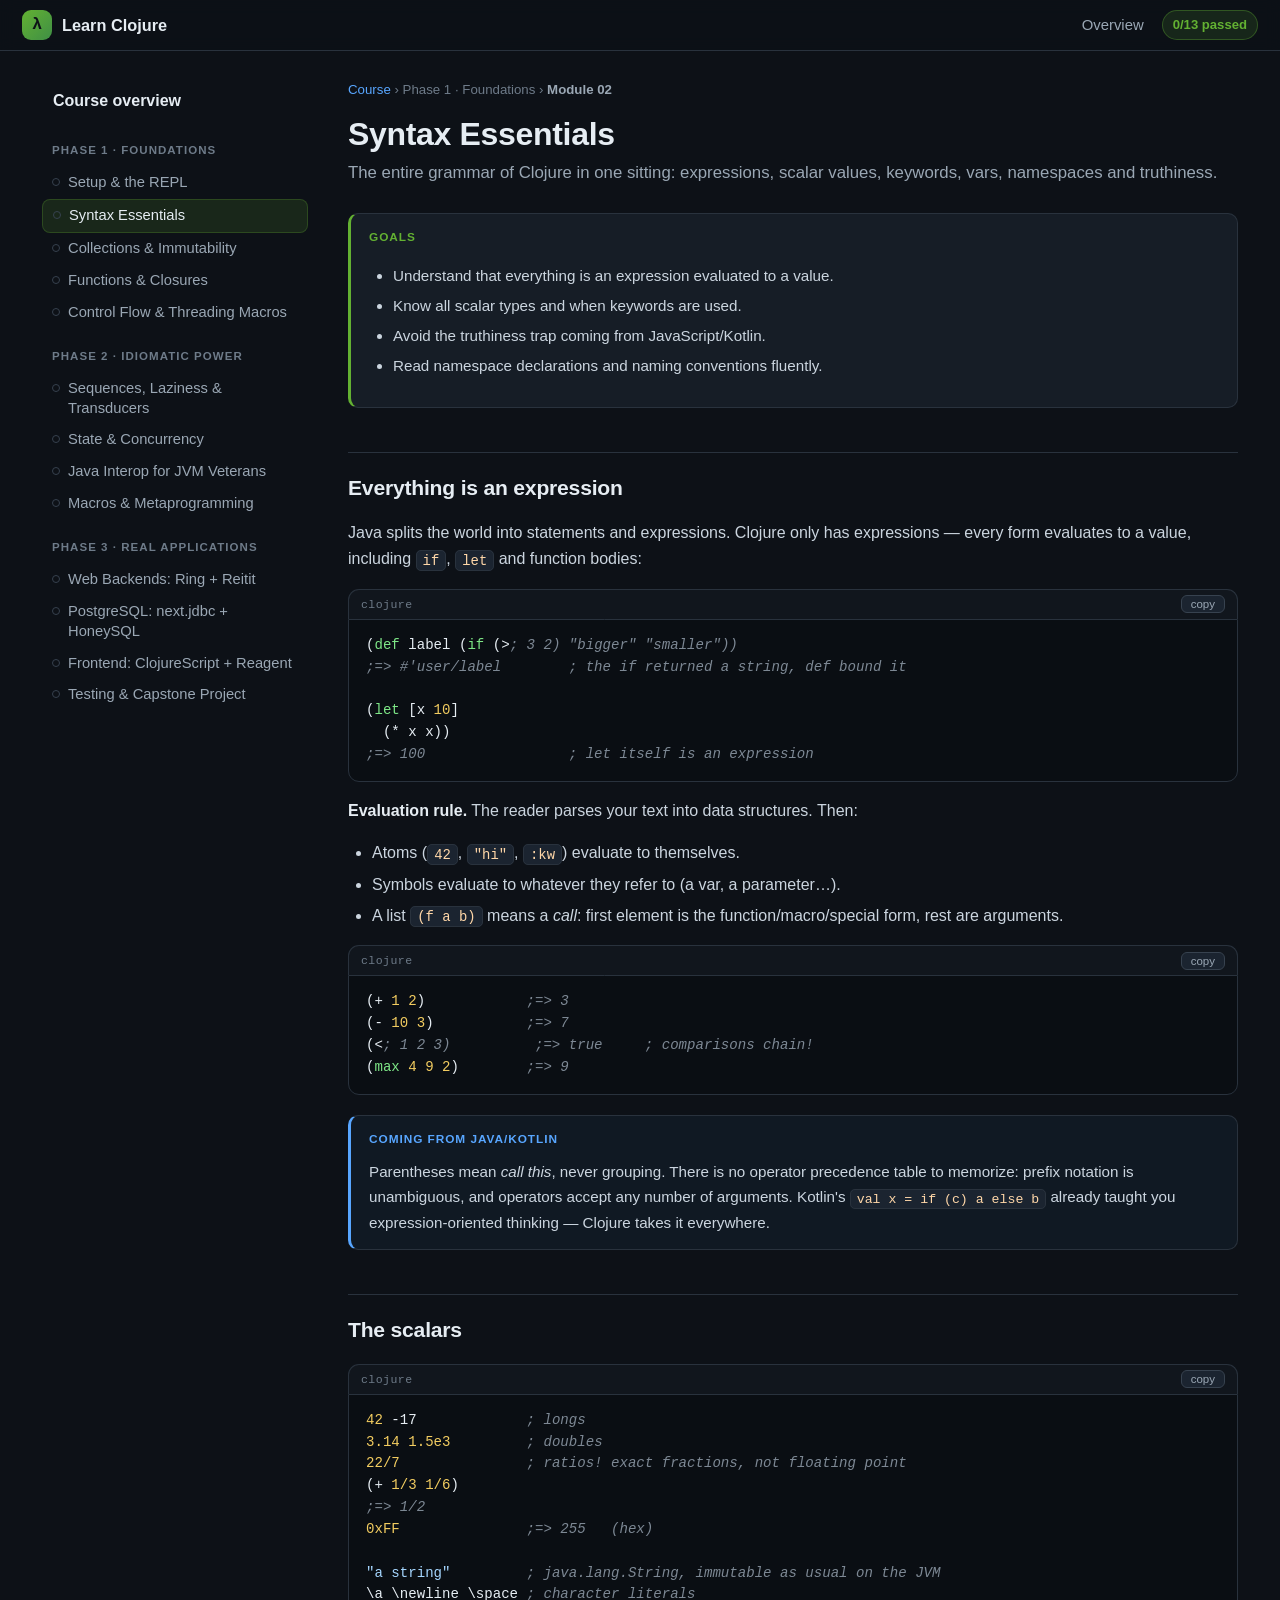
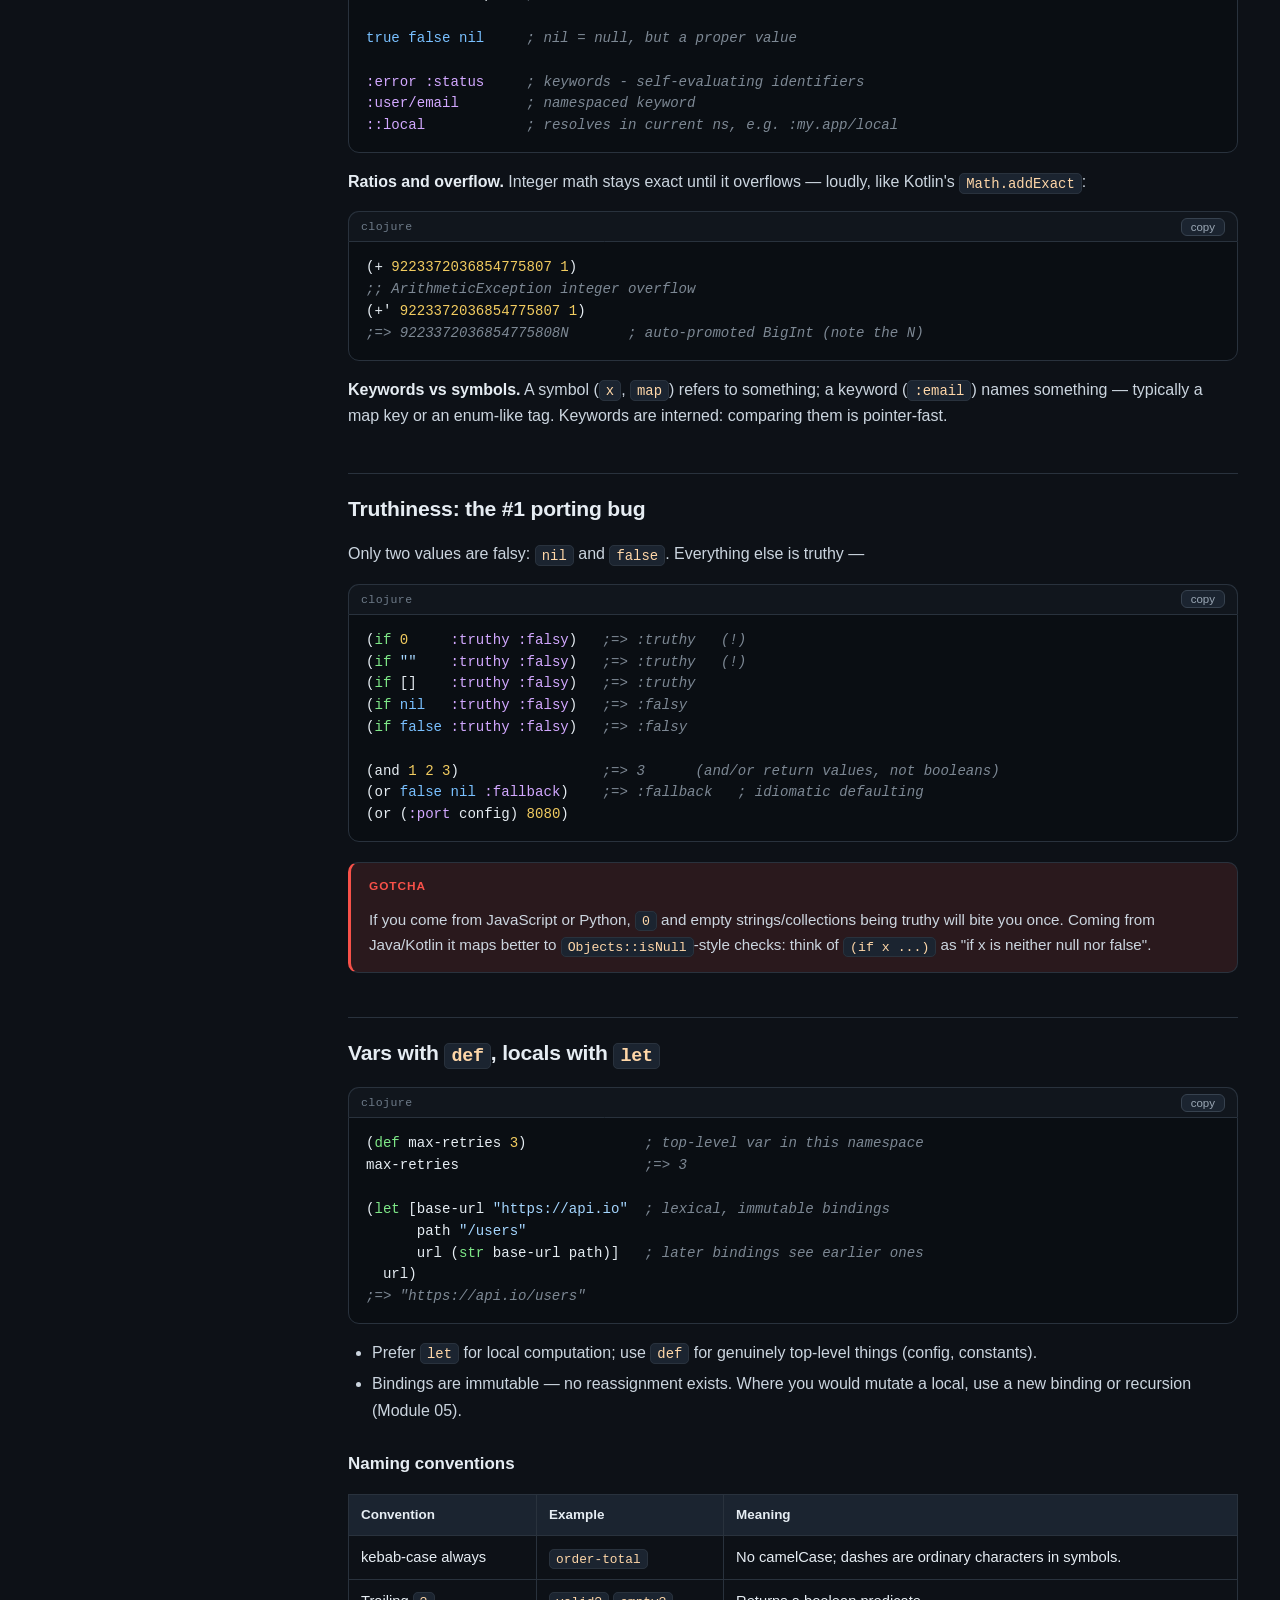
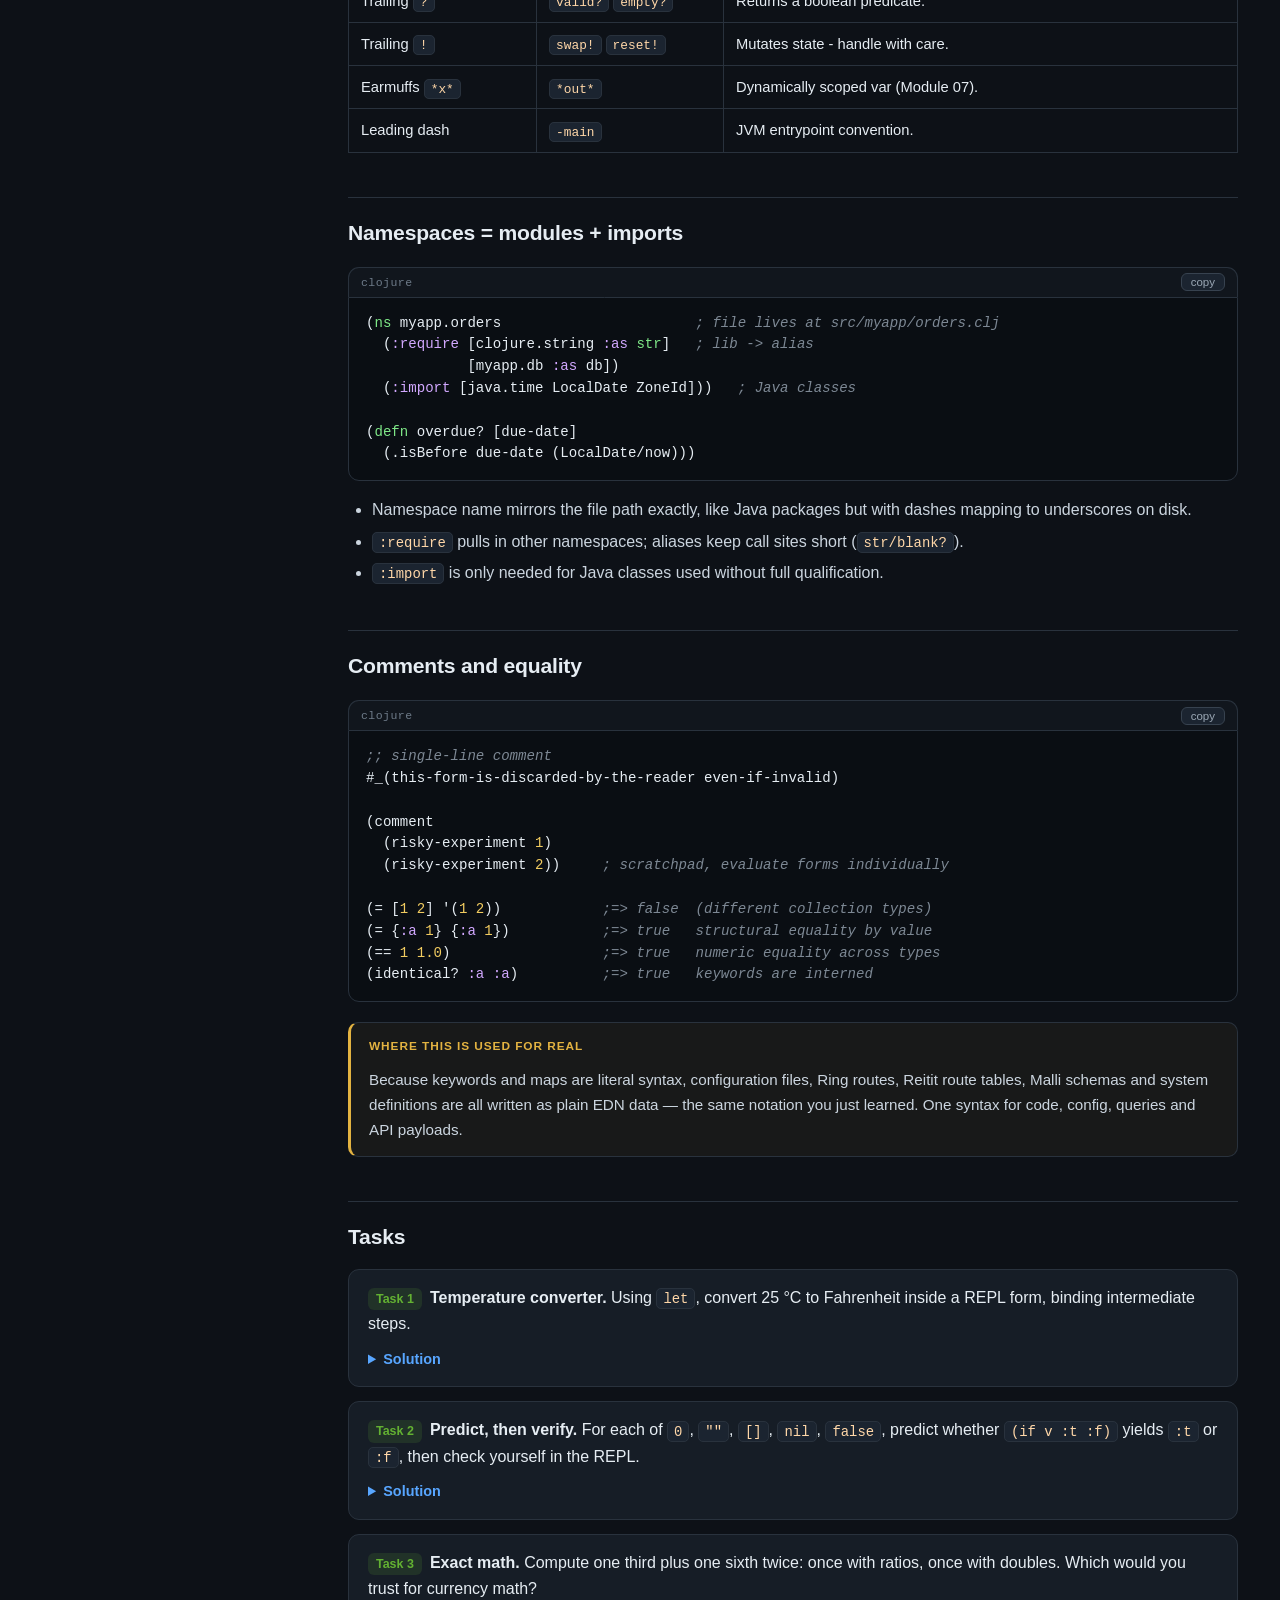
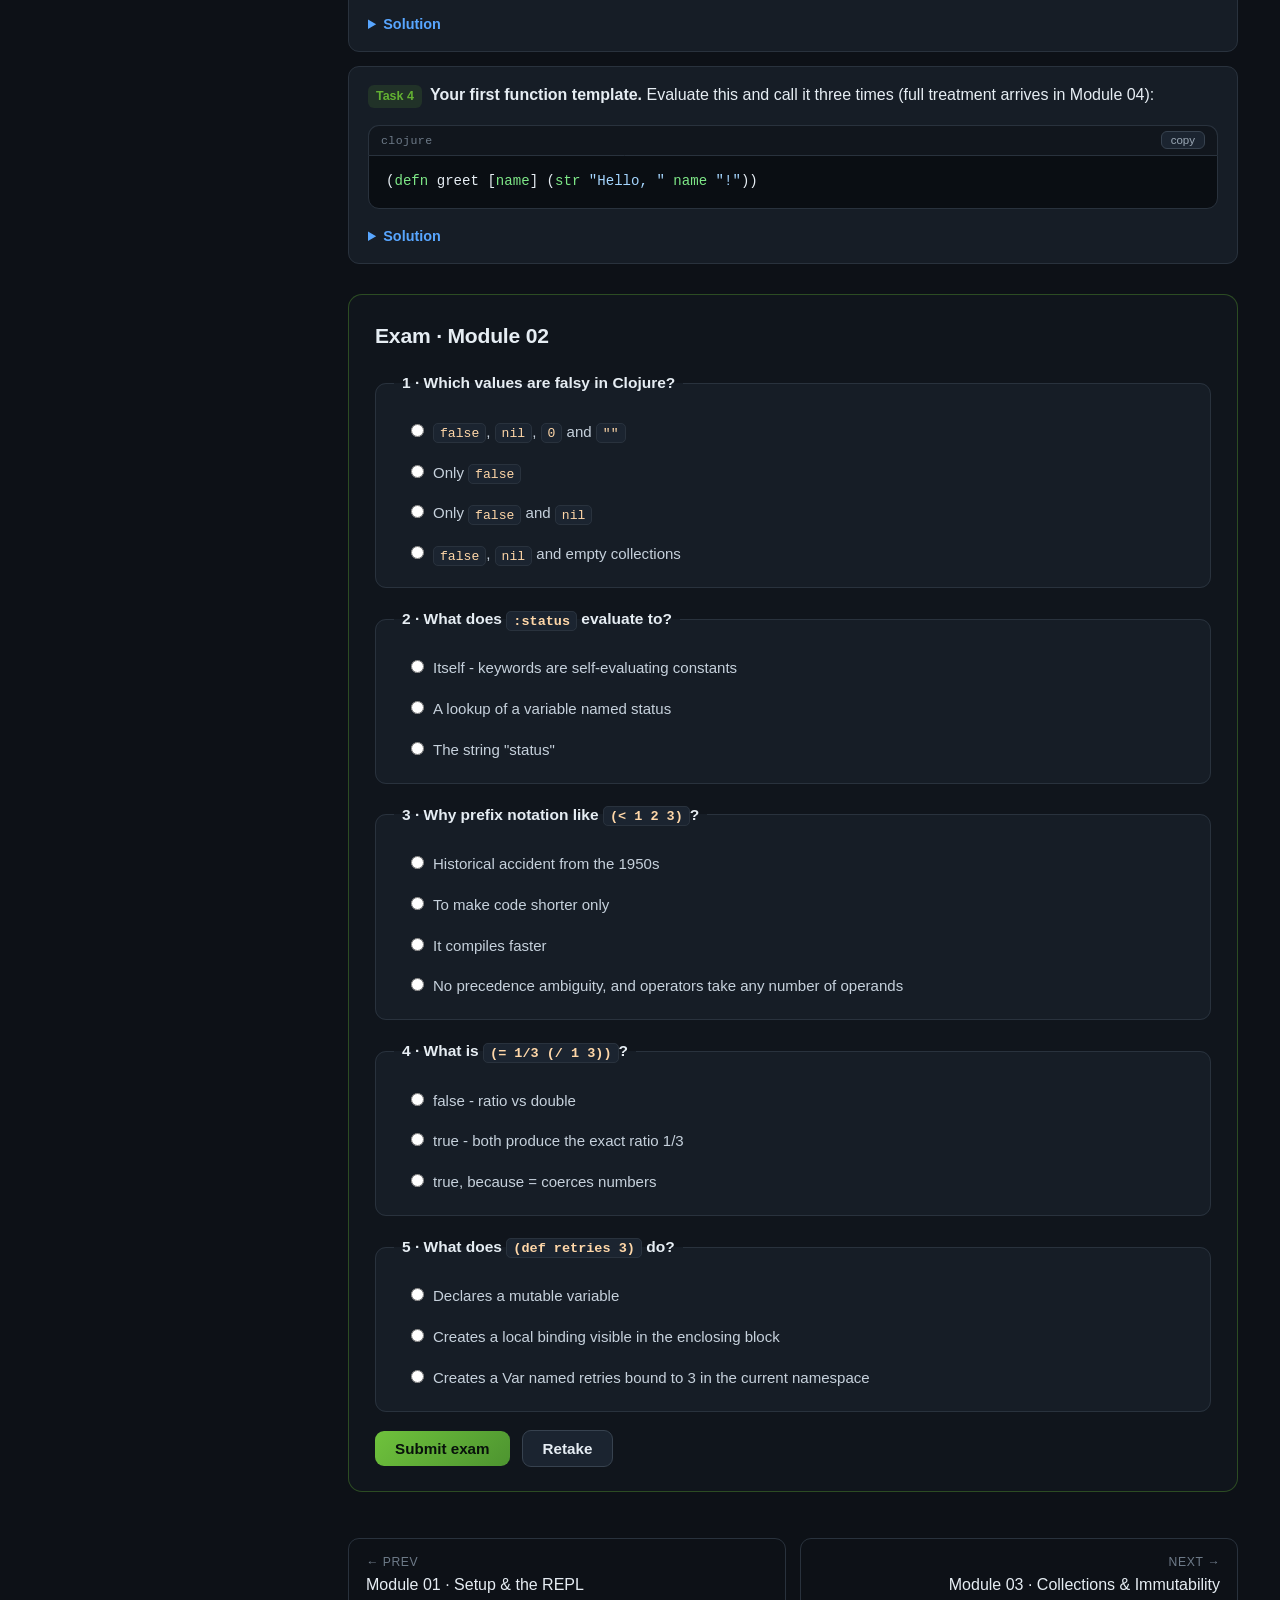
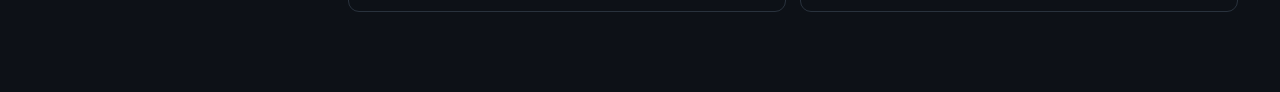
==== m02-syntax-essentials.html @ 16fa18fb "course setup" ====
<!DOCTYPE html>
<html lang="en">
<head>
<meta charset="UTF-8">
<meta name="viewport" content="width=device-width, initial-scale=1.0">
<title>Module 02 · Syntax Essentials — Learn Clojure</title>
<link rel="icon" href="data:image/svg+xml,%3Csvg xmlns='http://www.w3.org/2000/svg' viewBox='0 0 32 32'%3E%3Ccircle cx='16' cy='16' r='14' fill='%2363b132'/%3E%3Ctext x='16' y='22' font-size='17' text-anchor='middle' fill='%230d1117' font-family='monospace'%3E%CE%BB%3C/text%3E%3C/svg%3E">
<link rel="stylesheet" href="styles.css">
</head>
<body data-module="m02">

<header class="topbar">
  <a class="brand" href="index.html"><span class="lambda">&lambda;</span> Learn Clojure</a>
  <button id="menuBtn" type="button">Menu</button>
  <nav class="topnav">
    <a href="index.html">Overview</a>
    <span class="progress-chip" id="progressChip">0/13 passed</span>
  </nav>
</header>

<div class="layout">
  <aside class="sidebar" id="sidebar"></aside>

  <main class="content">
    <nav class="crumbs"><a href="index.html">Course</a> &rsaquo; Phase 1 &middot; Foundations &rsaquo; <b>Module 02</b></nav>
    <h1>Syntax Essentials</h1>
    <p class="subtitle">The entire grammar of Clojure in one sitting: expressions, scalar values, keywords, vars, namespaces and truthiness.</p>

    <div class="box goals">
      <div class="box-title">Goals</div>
      <ul>
        <li>Understand that everything is an expression evaluated to a value.</li>
        <li>Know all scalar types and when keywords are used.</li>
        <li>Avoid the truthiness trap coming from JavaScript/Kotlin.</li>
        <li>Read namespace declarations and naming conventions fluently.</li>
      </ul>
    </div>

    <h2>Everything is an expression</h2>
    <p>Java splits the world into statements and expressions. Clojure only has expressions &mdash;
    every form evaluates to a value, including <code>if</code>, <code>let</code> and function bodies:</p>
    <pre><code class="language-clojure">(def label (if (&gt; 3 2) "bigger" "smaller"))
;=&gt; #'user/label        ; the if returned a string, def bound it

(let [x 10]
  (* x x))
;=&gt; 100                 ; let itself is an expression</code></pre>

    <p><strong>Evaluation rule.</strong> The reader parses your text into data structures. Then:</p>
    <ul>
      <li>Atoms (<code>42</code>, <code>"hi"</code>, <code>:kw</code>) evaluate to themselves.</li>
      <li>Symbols evaluate to whatever they refer to (a var, a parameter&hellip;).</li>
      <li>A list <code>(f a b)</code> means a <em>call</em>: first element is the function/macro/special form, rest are arguments.</li>
    </ul>
    <pre><code class="language-clojure">(+ 1 2)            ;=&gt; 3
(- 10 3)           ;=&gt; 7
(&lt; 1 2 3)          ;=&gt; true     ; comparisons chain!
(max 4 9 2)        ;=&gt; 9</code></pre>

    <div class="box analogy">
      <div class="box-title">Coming from Java/Kotlin</div>
      <p>Parentheses mean <em>call this</em>, never grouping. There is no operator precedence table to memorize:
      prefix notation is unambiguous, and operators accept any number of arguments.
      Kotlin's <code>val x = if (c) a else b</code> already taught you expression-oriented thinking &mdash;
      Clojure takes it everywhere.</p>
    </div>

    <h2>The scalars</h2>
    <pre><code class="language-clojure">42 -17             ; longs
3.14 1.5e3         ; doubles
22/7               ; ratios! exact fractions, not floating point
(+ 1/3 1/6)
;=&gt; 1/2
0xFF               ;=&gt; 255   (hex)

"a string"         ; java.lang.String, immutable as usual on the JVM
\a \newline \space ; character literals

true false nil     ; nil = null, but a proper value

:error :status     ; keywords - self-evaluating identifiers
:user/email        ; namespaced keyword
::local            ; resolves in current ns, e.g. :my.app/local</code></pre>

    <p><strong>Ratios and overflow.</strong> Integer math stays exact until it overflows &mdash; loudly,
    like Kotlin's <code>Math.addExact</code>:</p>
    <pre><code class="language-clojure">(+ 9223372036854775807 1)
;; ArithmeticException integer overflow
(+' 9223372036854775807 1)
;=&gt; 9223372036854775808N       ; auto-promoted BigInt (note the N)</code></pre>

    <p><strong>Keywords vs symbols.</strong> A symbol (<code>x</code>, <code>map</code>) refers to something;
    a keyword (<code>:email</code>) names something &mdash; typically a map key or an enum-like tag.
    Keywords are interned: comparing them is pointer-fast.</p>

    <h2>Truthiness: the #1 porting bug</h2>
    <p>Only two values are falsy: <code>nil</code> and <code>false</code>. Everything else is truthy &mdash;</p>
    <pre><code class="language-clojure">(if 0     :truthy :falsy)   ;=&gt; :truthy   (!)
(if ""    :truthy :falsy)   ;=&gt; :truthy   (!)
(if []    :truthy :falsy)   ;=&gt; :truthy
(if nil   :truthy :falsy)   ;=&gt; :falsy
(if false :truthy :falsy)   ;=&gt; :falsy

(and 1 2 3)                 ;=&gt; 3      (and/or return values, not booleans)
(or false nil :fallback)    ;=&gt; :fallback   ; idiomatic defaulting
(or (:port config) 8080)</code></pre>

    <div class="box warn">
      <div class="box-title">Gotcha</div>
      <p>If you come from JavaScript or Python, <code>0</code> and empty strings/collections being truthy will bite you once.
      Coming from Java/Kotlin it maps better to <code>Objects::isNull</code>-style checks: think of
      <code>(if x ...)</code> as "if x is neither null nor false".</p>
    </div>

    <h2>Vars with <code>def</code>, locals with <code>let</code></h2>
    <pre><code class="language-clojure">(def max-retries 3)              ; top-level var in this namespace
max-retries                      ;=&gt; 3

(let [base-url "https://api.io"  ; lexical, immutable bindings
      path "/users"
      url (str base-url path)]   ; later bindings see earlier ones
  url)
;=&gt; "https://api.io/users"</code></pre>
    <ul>
      <li>Prefer <code>let</code> for local computation; use <code>def</code> for genuinely top-level things (config, constants).</li>
      <li>Bindings are immutable &mdash; no reassignment exists. Where you would mutate a local, use a new binding or recursion (Module 05).</li>
    </ul>

    <h3>Naming conventions</h3>
    <table>
      <tr><th>Convention</th><th>Example</th><th>Meaning</th></tr>
      <tr><td>kebab-case always</td><td><code>order-total</code></td><td>No camelCase; dashes are ordinary characters in symbols.</td></tr>
      <tr><td>Trailing <code>?</code></td><td><code>valid?</code> <code>empty?</code></td><td>Returns a boolean predicate.</td></tr>
      <tr><td>Trailing <code>!</code></td><td><code>swap!</code> <code>reset!</code></td><td>Mutates state - handle with care.</td></tr>
      <tr><td>Earmuffs <code>*x*</code></td><td><code>*out*</code></td><td>Dynamically scoped var (Module 07).</td></tr>
      <tr><td>Leading dash</td><td><code>-main</code></td><td>JVM entrypoint convention.</td></tr>
    </table>

    <h2>Namespaces = modules + imports</h2>
    <pre><code class="language-clojure">(ns myapp.orders                       ; file lives at src/myapp/orders.clj
  (:require [clojure.string :as str]   ; lib -&gt; alias
            [myapp.db :as db])
  (:import [java.time LocalDate ZoneId]))   ; Java classes

(defn overdue? [due-date]
  (.isBefore due-date (LocalDate/now)))</code></pre>
    <ul>
      <li>Namespace name mirrors the file path exactly, like Java packages but with dashes mapping to underscores on disk.</li>
      <li><code>:require</code> pulls in other namespaces; aliases keep call sites short (<code>str/blank?</code>).</li>
      <li><code>:import</code> is only needed for Java classes used without full qualification.</li>
    </ul>

    <h2>Comments and equality</h2>
    <pre><code class="language-clojure">;; single-line comment
#_(this-form-is-discarded-by-the-reader even-if-invalid)

(comment
  (risky-experiment 1)
  (risky-experiment 2))     ; scratchpad, evaluate forms individually

(= [1 2] '(1 2))            ;=&gt; false  (different collection types)
(= {:a 1} {:a 1})           ;=&gt; true   structural equality by value
(== 1 1.0)                  ;=&gt; true   numeric equality across types
(identical? :a :a)          ;=&gt; true   keywords are interned</code></pre>

    <div class="box usecase">
      <div class="box-title">Where this is used for real</div>
      <p>Because keywords and maps are literal syntax, configuration files, Ring routes, Reitit route tables,
      Malli schemas and system definitions are all written as plain EDN data &mdash; the same notation you just
      learned. One syntax for code, config, queries and API payloads.</p>
    </div>

    <h2>Tasks</h2>
    <div class="task">
      <span class="tnum">Task 1</span><strong>Temperature converter.</strong> Using <code>let</code>, convert
      25&nbsp;&deg;C to Fahrenheit inside a REPL form, binding intermediate steps.
      <details class="solution"><summary>Solution</summary>
        <pre><code class="language-clojure">(let [celsius 25
      fahrenheit (+ (* celsius 9/5) 32)]
  fahrenheit)
;=&gt; 77</code></pre>
      </details>
    </div>
    <div class="task">
      <span class="tnum">Task 2</span><strong>Predict, then verify.</strong> For each of <code>0</code>,
      <code>""</code>, <code>[]</code>, <code>nil</code>, <code>false</code>, predict whether <code>(if v :t :f)</code>
      yields <code>:t</code> or <code>:f</code>, then check yourself in the REPL.
      <details class="solution"><summary>Solution</summary>
        <pre><code class="language-clojure">(map #(if % :t :f) [0 "" [] nil false])
;=&gt; (:t :t :t :f :f)     ; only nil/false are falsy</code></pre>
      </details>
    </div>
    <div class="task">
      <span class="tnum">Task 3</span><strong>Exact math.</strong> Compute one third plus one sixth twice:
      once with ratios, once with doubles. Which would you trust for currency math?
      <details class="solution"><summary>Solution</summary>
        <pre><code class="language-clojure">(+' 1/3 1/6)      ;=&gt; 1/2
(+ 0.3333333333333333 0.16666666666666666)
;=&gt; 0.49999999999999994
;; In production you would reach for BigDecimal via interop (Module 08).</code></pre>
      </details>
    </div>
    <div class="task">
      <span class="tnum">Task 4</span><strong>Your first function template.</strong> Evaluate this and call it
      three times (full treatment arrives in Module 04):
      <pre><code class="language-clojure">(defn greet [name] (str "Hello, " name "!"))</code></pre>
      <details class="solution"><summary>Solution</summary>
        <pre><code class="language-clojure">(greet "Ada")     ;=&gt; "Hello, Ada!"
(greet "Linus")   ;=&gt; "Hello, Linus!"
(greet "")        ;=&gt; "Hello, !"   ; empty string is still truthy</code></pre>
      </details>
    </div>

    <section class="exam">
      <h2>Exam &middot; Module 02</h2>
      <form class="quiz" data-quiz="m02">
        <fieldset class="q" data-answer="c">
          <legend>1 &middot; Which values are falsy in Clojure?</legend>
          <label><input type="radio" name="m02q1" value="a"><span><code>false</code>, <code>nil</code>, <code>0</code> and <code>""</code></span></label>
          <label><input type="radio" name="m02q1" value="b"><span>Only <code>false</code></span></label>
          <label><input type="radio" name="m02q1" value="c"><span>Only <code>false</code> and <code>nil</code></span></label>
          <label><input type="radio" name="m02q1" value="d"><span><code>false</code>, <code>nil</code> and empty collections</span></label>
          <div class="explain" hidden>Clojure has minimal falsiness: exactly <code>nil</code> and <code>false</code>. Zero and empty collections are truthy - unlike JavaScript or Python.</div>
        </fieldset>
        <fieldset class="q" data-answer="a">
          <legend>2 &middot; What does <code>:status</code> evaluate to?</legend>
          <label><input type="radio" name="m02q2" value="a"><span>Itself - keywords are self-evaluating constants</span></label>
          <label><input type="radio" name="m02q2" value="b"><span>A lookup of a variable named status</span></label>
          <label><input type="radio" name="m02q2" value="c"><span>The string "status"</span></label>
          <div class="explain" hidden>Keywords evaluate to themselves, which makes them perfect stable tags and map keys.</div>
        </fieldset>
        <fieldset class="q" data-answer="d">
          <legend>3 &middot; Why prefix notation like <code>(&lt; 1 2 3)</code>?</legend>
          <label><input type="radio" name="m02q3" value="a"><span>Historical accident from the 1950s</span></label>
          <label><input type="radio" name="m02q3" value="b"><span>To make code shorter only</span></label>
          <label><input type="radio" name="m02q3" value="c"><span>It compiles faster</span></label>
          <label><input type="radio" name="m02q3" value="d"><span>No precedence ambiguity, and operators take any number of operands</span></label>
          <div class="explain" hidden>Prefix calls remove precedence rules entirely and let comparison/arithmetic operators be variadic.</div>
        </fieldset>
        <fieldset class="q" data-answer="b">
          <legend>4 &middot; What is <code>(= 1/3 (/ 1 3))</code>?</legend>
          <label><input type="radio" name="m02q4" value="a"><span>false - ratio vs double</span></label>
          <label><input type="radio" name="m02q4" value="b"><span>true - both produce the exact ratio 1/3</span></label>
          <label><input type="radio" name="m02q4" value="c"><span>true, because = coerces numbers</span></label>
          <div class="explain" hidden><code>(/ 1 3)</code> returns the ratio <code>1/3</code>, not 0.333..., so both sides are identical values. Use <code>==</code> to compare numerically across types.</div>
        </fieldset>
        <fieldset class="q" data-answer="c">
          <legend>5 &middot; What does <code>(def retries 3)</code> do?</legend>
          <label><input type="radio" name="m02q5" value="a"><span>Declares a mutable variable</span></label>
          <label><input type="radio" name="m02q5" value="b"><span>Creates a local binding visible in the enclosing block</span></label>
          <label><input type="radio" name="m02q5" value="c"><span>Creates a Var named retries bound to 3 in the current namespace</span></label>
          <div class="explain" hidden><code>def</code> interns a top-level Var. Locals come from <code>let</code> or function parameters.</div>
        </fieldset>
        <div class="quiz-actions">
          <button type="submit" class="btn">Submit exam</button>
          <button type="button" class="btn secondary retake" hidden>Retake</button>
        </div>
        <div class="result" hidden></div>
      </form>
    </section>

    <nav class="pager">
      <a href="m01-setup-and-repl.html"><span class="dir">&larr; PREV</span>Module 01 &middot; Setup &amp; the REPL</a>
      <a class="next" href="m03-collections-immutability.html"><span class="dir">NEXT &rarr;</span>Module 03 &middot; Collections &amp; Immutability</a>
    </nav>
  </main>
</div>

<script src="app.js"></script>
</body>
</html>
---- styles.css ----
/* ============ Learn Clojure — design system ============ */
:root {
  --bg: #0d1117;
  --bg2: #10151c;
  --panel: #161d26;
  --panel2: #1b2430;
  --border: #29323d;
  --border2: #37424f;
  --text: #e6edf3;
  --muted: #9aa7b4;
  --faint: #6e7b89;
  --accent: #63b132;
  --accent-soft: rgba(99, 177, 50, .14);
  --accent2: #58a6ff;
  --accent2-soft: rgba(88, 166, 255, .12);
  --purple: #d2a8ff;
  --gold: #e3b341;
  --red: #f85149;
  --red-soft: rgba(248, 81, 73, .12);
  --green-soft: rgba(99, 177, 50, .12);
  --code-bg: #0a0e13;
  --mono: "Cascadia Code", "JetBrains Mono", Consolas, "Courier New", monospace;
  --sans: -apple-system, BlinkMacSystemFont, "Segoe UI", Roboto, Helvetica, Arial, sans-serif;
}

* { box-sizing: border-box; }
html { scroll-behavior: smooth; }
body {
  margin: 0;
  background: var(--bg);
  color: var(--text);
  font-family: var(--sans);
  font-size: 16px;
  line-height: 1.65;
}

a { color: var(--accent2); text-decoration: none; }
a:hover { text-decoration: underline; }

::selection { background: rgba(99, 177, 50, .35); }

/* ============ Topbar ============ */
.topbar {
  position: sticky;
  top: 0;
  z-index: 100;
  display: flex;
  align-items: center;
  gap: 16px;
  padding: 10px 22px;
  background: rgba(13, 17, 23, .92);
  backdrop-filter: blur(8px);
  border-bottom: 1px solid var(--border);
}
.brand {
  display: flex;
  align-items: center;
  gap: 10px;
  font-weight: 700;
  font-size: 1.02rem;
  color: var(--text) !important;
}
.brand:hover { text-decoration: none; }
.brand .lambda {
  display: inline-flex;
  align-items: center;
  justify-content: center;
  width: 30px; height: 30px;
  border-radius: 9px;
  background: linear-gradient(135deg, #63b132, #3f8f45);
  color: #0d1117;
  font-family: var(--mono);
  font-size: 1.05rem;
  font-weight: 800;
}
.topnav { display: flex; gap: 18px; margin-left: auto; align-items: center; }
.topnav a { color: var(--muted); font-size: .93rem; font-weight: 500; }
.topnav a:hover { color: var(--text); text-decoration: none; }
.progress-chip {
  font-size: .82rem;
  font-weight: 600;
  color: var(--accent);
  background: var(--accent-soft);
  border: 1px solid rgba(99, 177, 50, .35);
  padding: 3px 10px;
  border-radius: 999px;
  white-space: nowrap;
}
#menuBtn {
  display: none;
  background: none;
  border: 1px solid var(--border2);
  color: var(--text);
  border-radius: 8px;
  padding: 5px 11px;
  font-size: .95rem;
  cursor: pointer;
}

/* ============ Layout ============ */
.layout {
  display: grid;
  grid-template-columns: 272px minmax(0, 1fr);
  gap: 34px;
  max-width: 1240px;
  margin: 0 auto;
  padding: 28px 22px 80px;
}
.sidebar {
  position: sticky;
  top: 64px;
  max-height: calc(100vh - 84px);
  overflow-y: auto;
  padding-right: 6px;
}
.content { min-width: 0; }

/* Sidebar nav */
.side-nav a.side-home {
  display: block;
  font-weight: 600;
  color: var(--text);
  padding: 8px 10px;
  border-radius: 8px;
  margin-bottom: 6px;
  border: 1px solid transparent;
}
.side-nav a.side-home:hover { background: var(--panel); text-decoration: none; }
.side-phase {
  font-size: .72rem;
  letter-spacing: .09em;
  text-transform: uppercase;
  color: var(--faint);
  font-weight: 700;
  margin: 18px 10px 7px;
}
.side-link {
  display: flex;
  align-items: baseline;
  gap: 8px;
  padding: 6px 10px;
  border-radius: 8px;
  color: var(--muted);
  font-size: .92rem;
  line-height: 1.35;
}
.side-link:hover { background: var(--panel); color: var(--text); text-decoration: none; }
.side-link.active {
  background: var(--accent-soft);
  color: var(--text);
  border: 1px solid rgba(99, 177, 50, .25);
}
.side-link .check { color: var(--accent); font-weight: 700; }
.side-link .dot {
  width: 8px; height: 8px;
  border-radius: 50%;
  border: 1.5px solid var(--border2);
  flex-shrink: 0;
  transform: translateY(-1px);
}
.side-link .score {
  margin-left: auto;
  font-size: .74rem;
  color: var(--gold);
  font-weight: 700;
}
.side-link .side-title { flex: 1; }

/* ============ Typography ============ */
.crumbs {
  font-size: .83rem;
  color: var(--faint);
  margin-bottom: 14px;
}
.crumbs b { color: var(--muted); font-weight: 600; }
h1 {
  font-size: 2rem;
  line-height: 1.2;
  margin: 0 0 6px;
  letter-spacing: -.01em;
}
.subtitle { color: var(--muted); font-size: 1.05rem; margin: 0 0 26px; }
h2 {
  font-size: 1.32rem;
  margin: 44px 0 14px;
  padding-top: 18px;
  border-top: 1px solid var(--border);
  letter-spacing: -.01em;
}
h3 { font-size: 1.06rem; margin: 26px 0 10px; }
p { margin: 10px 0; color: #cbd5df; }
ul, ol { color: #cbd5df; padding-left: 24px; }
li { margin: 5px 0; }
strong { color: var(--text); }
code {
  font-family: var(--mono);
  font-size: .87em;
  background: var(--panel2);
  border: 1px solid var(--border);
  border-radius: 5px;
  padding: 1.5px 6px;
  color: #ffd7a8;
  white-space: nowrap;
}
pre code {
  display: block;
  background: none;
  border: none;
  padding: 0;
  white-space: pre;
  color: var(--text);
  font-size: .88rem;
}

/* ============ Code blocks ============ */
.codewrap {
  position: relative;
  margin: 16px 0;
}
pre {
  background: var(--code-bg);
  border: 1px solid var(--border);
  border-radius: 11px;
  padding: 15px 17px;
  overflow-x: auto;
  line-height: 1.55;
  margin: 0;
}
.codehead {
  display: flex;
  align-items: center;
  justify-content: space-between;
  background: #11161d;
  border: 1px solid var(--border);
  border-bottom: none;
  border-radius: 11px 11px 0 0;
  padding: 5px 12px;
  font-size: .72rem;
  color: var(--faint);
  font-family: var(--mono);
  letter-spacing: .04em;
}
.codehead + pre { border-radius: 0 0 11px 11px; }
.copy-btn {
  background: var(--panel2);
  color: var(--muted);
  border: 1px solid var(--border2);
  font-size: .72rem;
  border-radius: 6px;
  padding: 2px 9px;
  cursor: pointer;
  font-family: var(--sans);
}
.copy-btn:hover { color: var(--text); border-color: var(--faint); }
.copy-btn.ok { color: var(--accent); border-color: var(--accent); }

/* syntax colors */
.cm  { color: #7d8894; font-style: italic; }   /* comments   */
.st  { color: #a5d6ff; }                        /* strings    */
.kw  { color: var(--purple); }                  /* keywords   */
.ni  { color: #79c0ff; }                        /* nil/bools  */
.nm  { color: #f2cc60; }                        /* numbers    */
.fn  { color: #7ee787; }                        /* core fns   */

/* REPL prompt styling helper */
.prompt { color: var(--faint); user-select: none; }
.output { color: #b7c2cd; }

/* ============ Boxes & callouts ============ */
.box {
  border: 1px solid var(--border);
  border-left: 3px solid var(--faint);
  background: var(--panel);
  border-radius: 10px;
  padding: 14px 18px;
  margin: 20px 0;
  font-size: .95rem;
}
.box .box-title {
  font-size: .74rem;
  font-weight: 800;
  letter-spacing: .08em;
  text-transform: uppercase;
  margin-bottom: 6px;
}
.box p:first-child { margin-top: 0; }
.box p:last-child { margin-bottom: 0; }
.box.goals    { border-left-color: var(--accent); }
.box.goals .box-title { color: var(--accent); }
.box.analogy  { border-left-color: var(--accent2); background: rgba(88,166,255,.05); }
.box.analogy .box-title { color: var(--accent2); }
.box.usecase  { border-left-color: var(--gold); background: rgba(227,179,65,.05); }
.box.usecase .box-title { color: var(--gold); }
.box.warn     { border-left-color: var(--red); background: var(--red-soft); }
.box.warn .box-title { color: var(--red); }
.box.tip      { border-left-color: var(--accent); background: var(--green-soft); }
.box.tip .box-title { color: var(--accent); }

/* ============ Tables ============ */
table {
  width: 100%;
  border-collapse: collapse;
  margin: 16px 0;
  font-size: .92rem;
}
th, td {
  text-align: left;
  border: 1px solid var(--border);
  padding: 9px 12px;
  vertical-align: top;
}
th { background: var(--panel2); color: var(--text); font-size: .84rem; }
td code { white-space: normal; }

/* ============ Tasks ============ */
.task {
  background: var(--panel);
  border: 1px solid var(--border);
  border-radius: 11px;
  padding: 15px 19px;
  margin: 14px 0;
}
.task .tnum {
  display: inline-block;
  background: var(--accent-soft);
  color: var(--accent);
  font-weight: 800;
  font-size: .78rem;
  border-radius: 6px;
  padding: 1px 8px;
  margin-right: 8px;
}
details.solution { margin-top: 10px; }
details.solution summary {
  cursor: pointer;
  color: var(--accent2);
  font-size: .9rem;
  font-weight: 600;
  user-select: none;
}
details.solution[open] summary { margin-bottom: 8px; }

/* ============ Quiz / exam ============ */
.exam {
  border: 1px solid rgba(99, 177, 50, .35);
  border-radius: 14px;
  padding: 24px 26px;
  background:
    radial-gradient(1200px 300px at 20% -40%, rgba(99,177,50,.08), transparent),
    var(--bg2);
  margin-top: 30px;
}
.exam > h2 { border-top: none; margin-top: 0; padding-top: 0; }
fieldset.q {
  border: 1px solid var(--border);
  border-radius: 11px;
  background: var(--panel);
  margin: 0 0 16px;
  padding: 14px 18px 12px;
}
fieldset.q legend {
  font-weight: 600;
  padding: 2px 8px;
  color: var(--text);
  font-size: .97rem;
}
fieldset.q label {
  display: block;
  padding: 7px 11px;
  border-radius: 8px;
  cursor: pointer;
  border: 1px solid transparent;
  color: #c6d1dc;
  font-size: .94rem;
}
fieldset.q label:hover { background: var(--panel2); }
fieldset.q input { accent-color: var(--accent); margin-right: 9px; }
fieldset.q.right { border-color: rgba(99,177,50,.55); background: var(--green-soft); }
fieldset.q.wrong { border-color: rgba(248,81,73,.55); background: var(--red-soft); }
fieldset.q label.good { border-color: rgba(99,177,50,.6); background: var(--green-soft); color: var(--text); }
fieldset.q label.bad  { border-color: rgba(248,81,73,.6); background: var(--red-soft); color: var(--text); }
.explain {
  margin-top: 10px;
  padding-top: 10px;
  border-top: 1px dashed var(--border2);
  color: var(--muted);
  font-size: .88rem;
}
.result {
  margin-top: 16px;
  padding: 14px 18px;
  border-radius: 10px;
  font-weight: 600;
  font-size: 1.02rem;
}
.result.pass { background: var(--green-soft); border: 1px solid rgba(99,177,50,.5); color: var(--accent); }
.result.fail { background: var(--red-soft); border: 1px solid rgba(248,81,73,.5); color: var(--red); }
.quiz-actions { display: flex; gap: 12px; margin-top: 18px; align-items: center; }

.btn {
  display: inline-block;
  background: linear-gradient(135deg, #6fc23c, #4d9430);
  color: #08120b !important;
  font-weight: 700;
  border: none;
  border-radius: 9px;
  padding: 9px 20px;
  font-size: .95rem;
  cursor: pointer;
  transition: filter .15s ease;
}
.btn:hover { filter: brightness(1.1); text-decoration: none; }
.btn.secondary {
  background: var(--panel2);
  color: var(--text) !important;
  border: 1px solid var(--border2);
  font-weight: 600;
}

/* ============ Pager ============ */
.pager {
  display: flex;
  justify-content: space-between;
  gap: 14px;
  margin-top: 46px;
}
.pager a {
  flex: 1;
  border: 1px solid var(--border);
  border-radius: 11px;
  padding: 13px 17px;
  color: var(--text);
  transition: border-color .15s ease;
}
.pager a:hover { border-color: var(--accent); text-decoration: none; }
.pager .dir { display: block; font-size: .76rem; color: var(--faint); letter-spacing: .05em; }
.pager .next { text-align: right; }

/* ============ Landing page ============ */
.hero {
  max-width: 1240px;
  margin: 0 auto;
  padding: 66px 22px 40px;
  text-align: center;
}
.hero .kicker {
  display: inline-block;
  font-size: .78rem;
  font-weight: 700;
  letter-spacing: .12em;
  text-transform: uppercase;
  color: var(--accent);
  background: var(--accent-soft);
  border: 1px solid rgba(99,177,50,.3);
  border-radius: 999px;
  padding: 5px 14px;
  margin-bottom: 20px;
}
.hero h1 {
  font-size: clamp(2.1rem, 5vw, 3.3rem);
  margin: 0 0 16px;
  background: linear-gradient(120deg, #e6edf3 30%, #7ee787);
  -webkit-background-clip: text;
  background-clip: text;
  -webkit-text-fill-color: transparent;
}
.hero p.sub {
  max-width: 720px;
  margin: 0 auto 28px;
  font-size: 1.12rem;
  color: var(--muted);
}
.hero .cta-row { display: flex; gap: 14px; justify-content: center; flex-wrap: wrap; }
.stats-row {
  display: flex;
  gap: 12px;
  justify-content: center;
  flex-wrap: wrap;
  margin-top: 36px;
}
.stat {
  border: 1px solid var(--border);
  background: var(--panel);
  border-radius: 11px;
  padding: 10px 20px;
  font-size: .88rem;
  color: var(--muted);
}
.stat b { color: var(--text); font-size: 1.05rem; display: block; }

.landing-section {
  max-width: 1080px;
  margin: 0 auto;
  padding: 46px 22px 8px;
}
.landing-section > h2 {
  border-top: none;
  padding-top: 0;
  margin: 0 0 6px;
  font-size: 1.6rem;
}
.landing-section > p.lead { color: var(--muted); margin-top: 0; }

.card-grid {
  display: grid;
  grid-template-columns: repeat(auto-fit, minmax(280px, 1fr));
  gap: 14px;
  margin-top: 22px;
}
.card {
  background: var(--panel);
  border: 1px solid var(--border);
  border-radius: 12px;
  padding: 18px 20px;
}
.card h3 { margin: 0 0 8px; font-size: 1.01rem; }
.card p { margin: 0; font-size: .91rem; color: var(--muted); }
.card .card-icon {
  display: inline-flex;
  width: 34px; height: 34px;
  border-radius: 9px;
  align-items: center;
  justify-content: center;
  background: var(--accent-soft);
  color: var(--accent);
  font-family: var(--mono);
  font-weight: 700;
  margin-bottom: 10px;
}
.card.blue .card-icon { background: var(--accent2-soft); color: var(--accent2); }

.company-grid {
  display: grid;
  grid-template-columns: repeat(auto-fill, minmax(230px, 1fr));
  gap: 12px;
  margin-top: 22px;
}
.company {
  border: 1px solid var(--border);
  background: var(--panel);
  border-radius: 11px;
  padding: 14px 16px;
}
.company b { display: block; font-size: .98rem; }
.company span { font-size: .85rem; color: var(--muted); line-height: 1.45; display: block; margin-top: 3px; }

.phase-card {
  border: 1px solid var(--border);
  border-radius: 14px;
  background: var(--panel);
  padding: 22px 24px;
  margin-top: 20px;
}
.phase-card .phase-head {
  display: flex;
  align-items: center;
  gap: 12px;
  margin-bottom: 6px;
}
.phase-num {
  font-family: var(--mono);
  font-weight: 800;
  font-size: .85rem;
  color: #08120b;
  background: var(--accent);
  border-radius: 8px;
  padding: 3px 10px;
}
.phase-card h3 { margin: 0; font-size: 1.12rem; }
.phase-card > p { color: var(--muted); font-size: .93rem; }
.module-list { list-style: none; padding: 0; margin: 14px 0 0; }
.module-list li {
  border-top: 1px dashed var(--border);
  padding: 9px 2px;
  display: flex;
  gap: 12px;
  align-items: baseline;
}
.module-list .mid {
  font-family: var(--mono);
  font-size: .78rem;
  color: var(--accent);
  font-weight: 700;
  flex-shrink: 0;
}
.module-list a { color: var(--text); font-weight: 600; font-size: .95rem; }
.module-list .desc { color: var(--muted); font-size: .87rem; }

footer {
  border-top: 1px solid var(--border);
  margin-top: 70px;
  padding: 38px 22px 60px;
  color: var(--faint);
  font-size: .88rem;
}
.footer-inner {
  max-width: 1080px;
  margin: 0 auto;
  display: grid;
  grid-template-columns: repeat(auto-fit, minmax(220px, 1fr));
  gap: 30px;
}
footer h4 { color: var(--muted); margin: 0 0 10px; font-size: .85rem; text-transform: uppercase; letter-spacing: .07em; }
footer ul { list-style: none; padding: 0; margin: 0; }
footer li { margin: 5px 0; }
footer .copyright { max-width: 1080px; margin: 34px auto 0; padding-top: 18px; border-top: 1px dashed var(--border); }

/* ============ Responsive ============ */
@media (max-width: 960px) {
  .layout { grid-template-columns: 1fr; padding-top: 16px; }
  #menuBtn { display: inline-block; }
  .sidebar {
    position: fixed;
    inset: 56px 0 auto 0;
    z-index: 90;
    background: var(--bg2);
    border-bottom: 1px solid var(--border);
    max-height: 70vh;
    padding: 12px 18px 22px;
    display: none;
    box-shadow: 0 18px 40px rgba(0,0,0,.45);
  }
  .sidebar.open { display: block; }
  .topnav a:not(.btn) { display: none; }
  .pager { flex-direction: column; }
  .pager .next { text-align: left; }
}
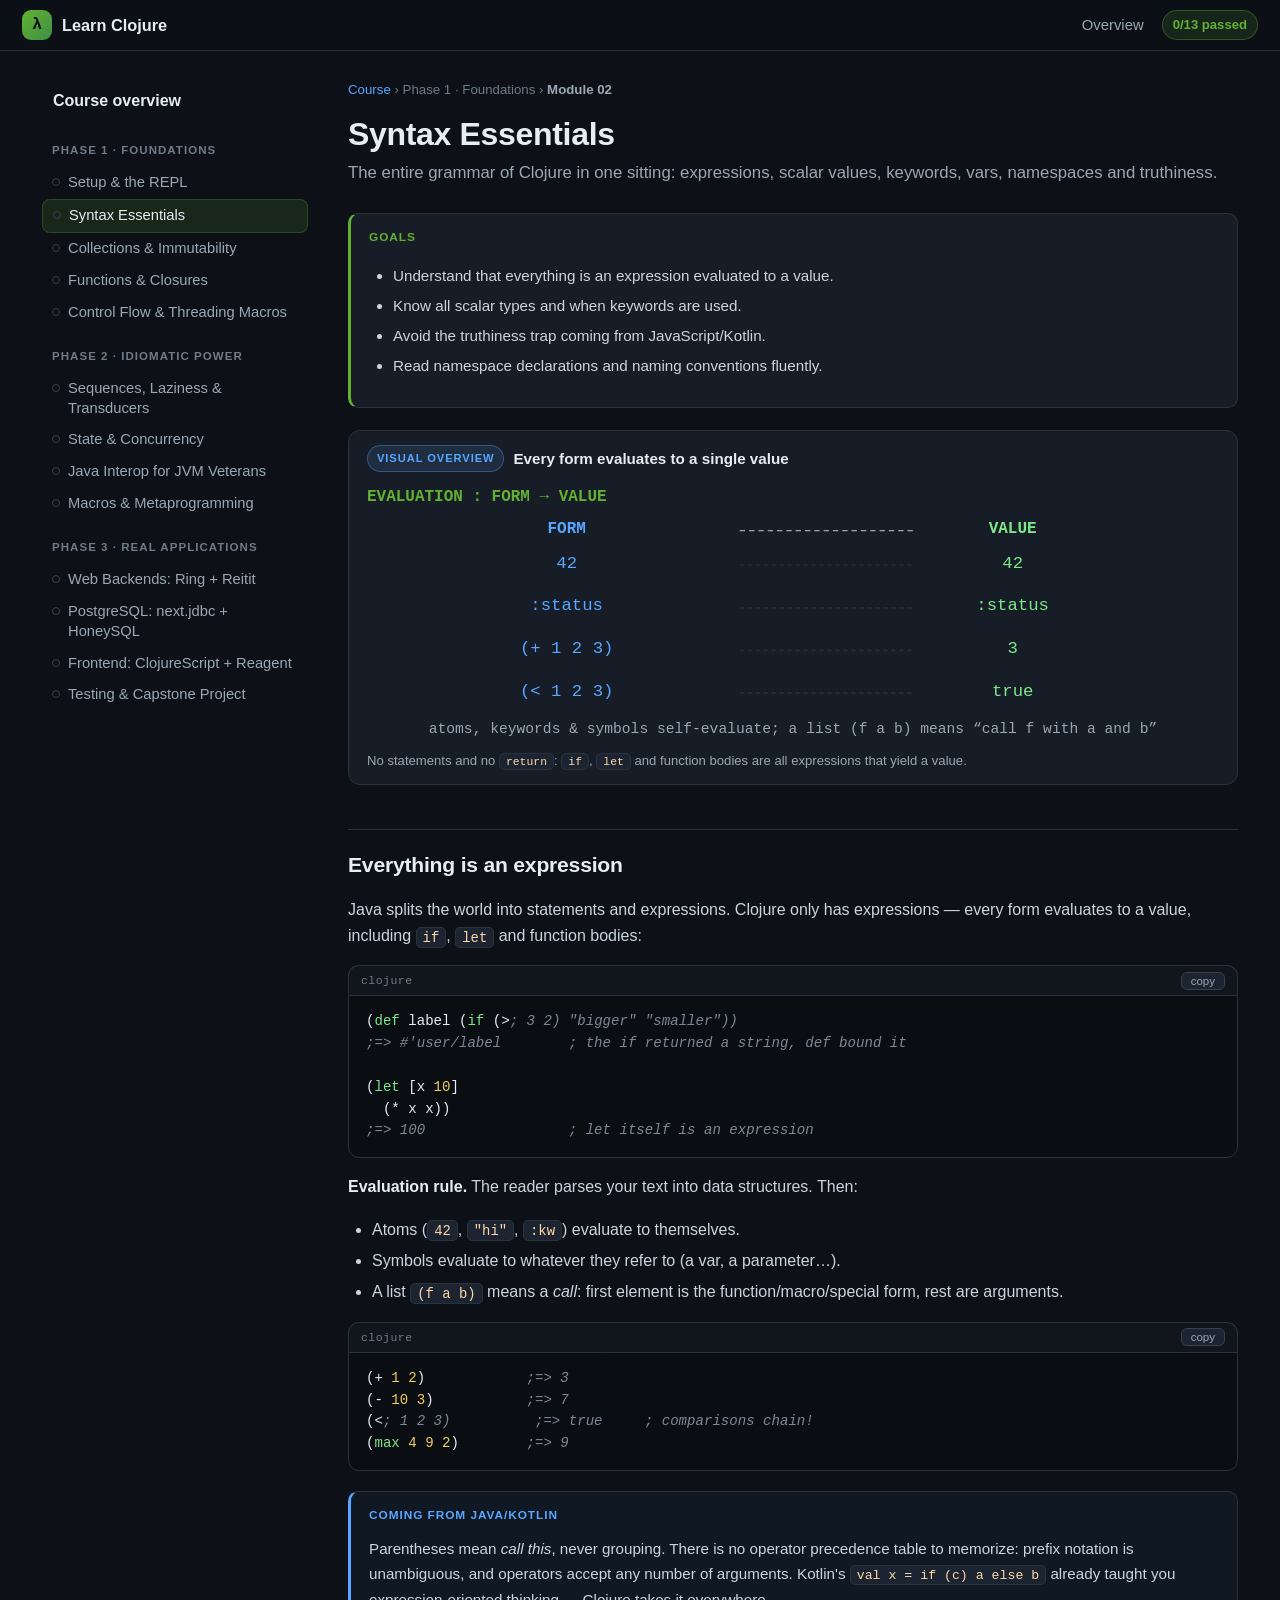
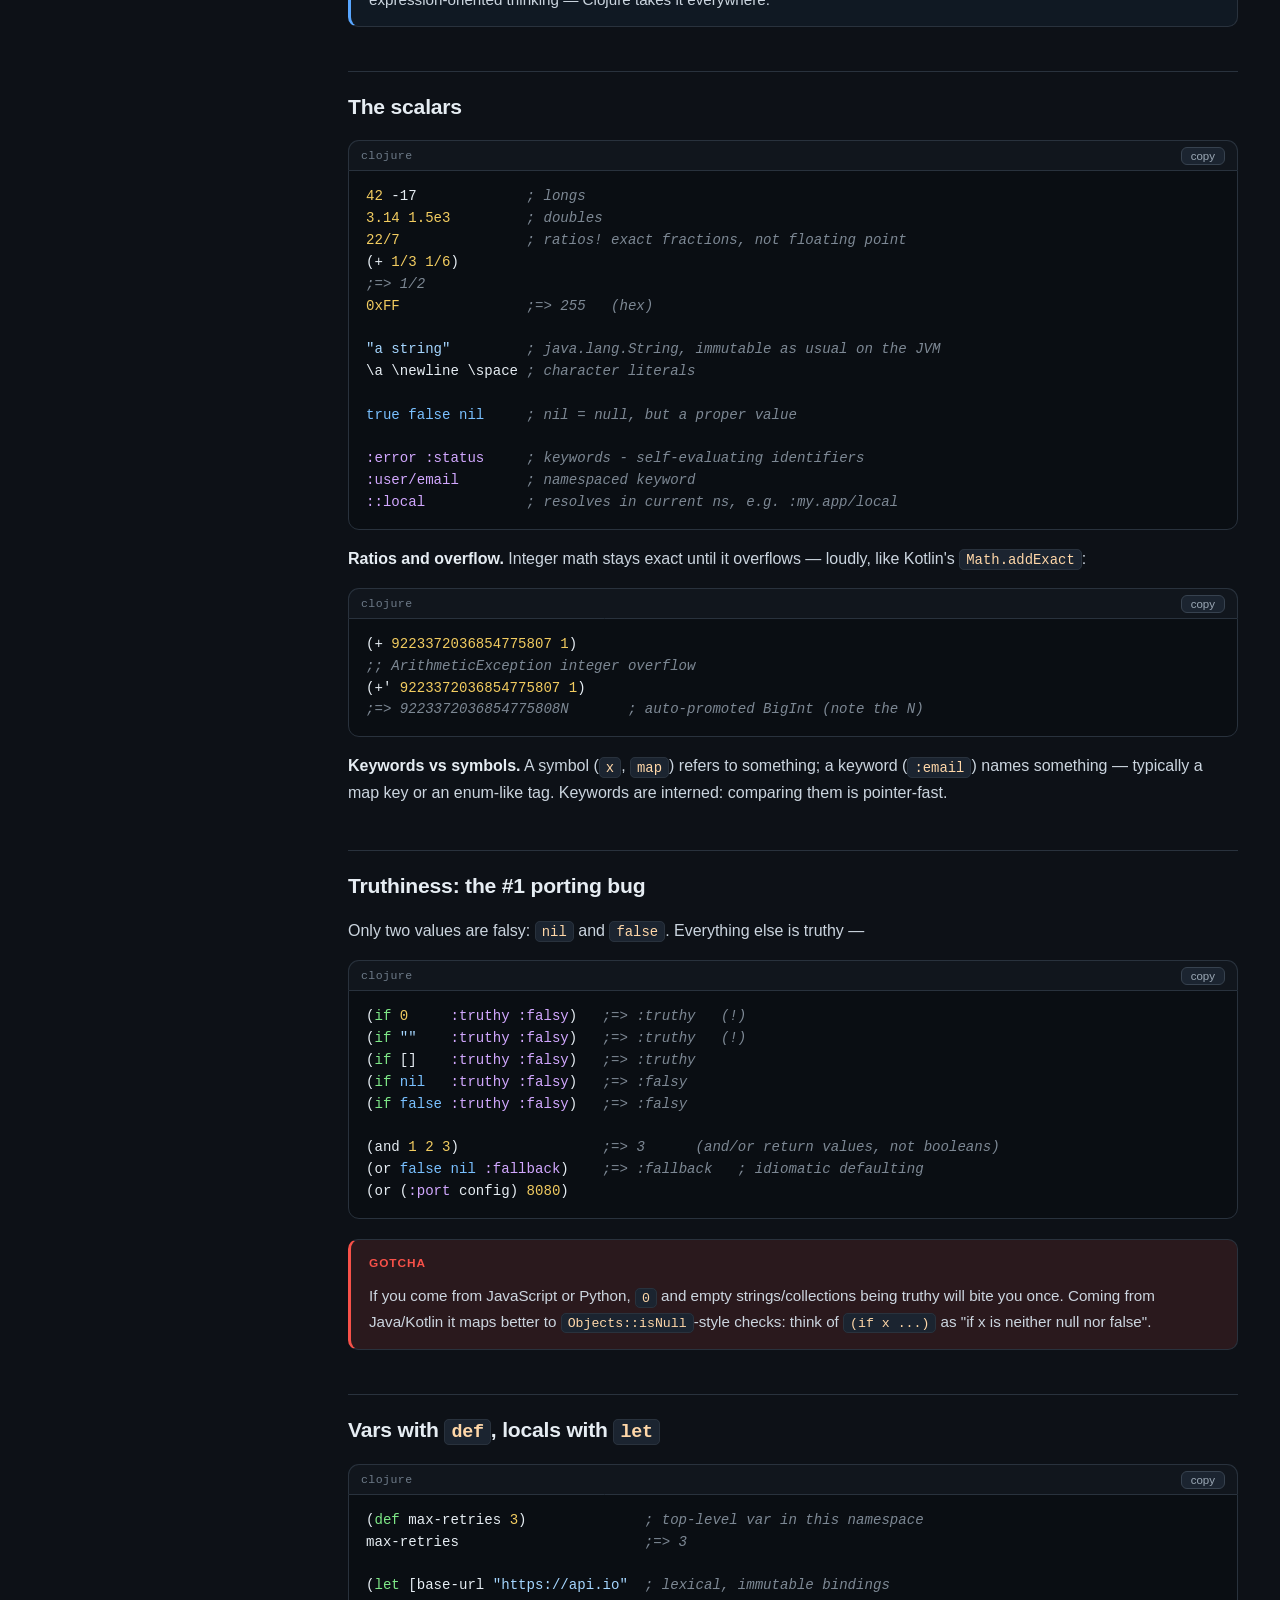
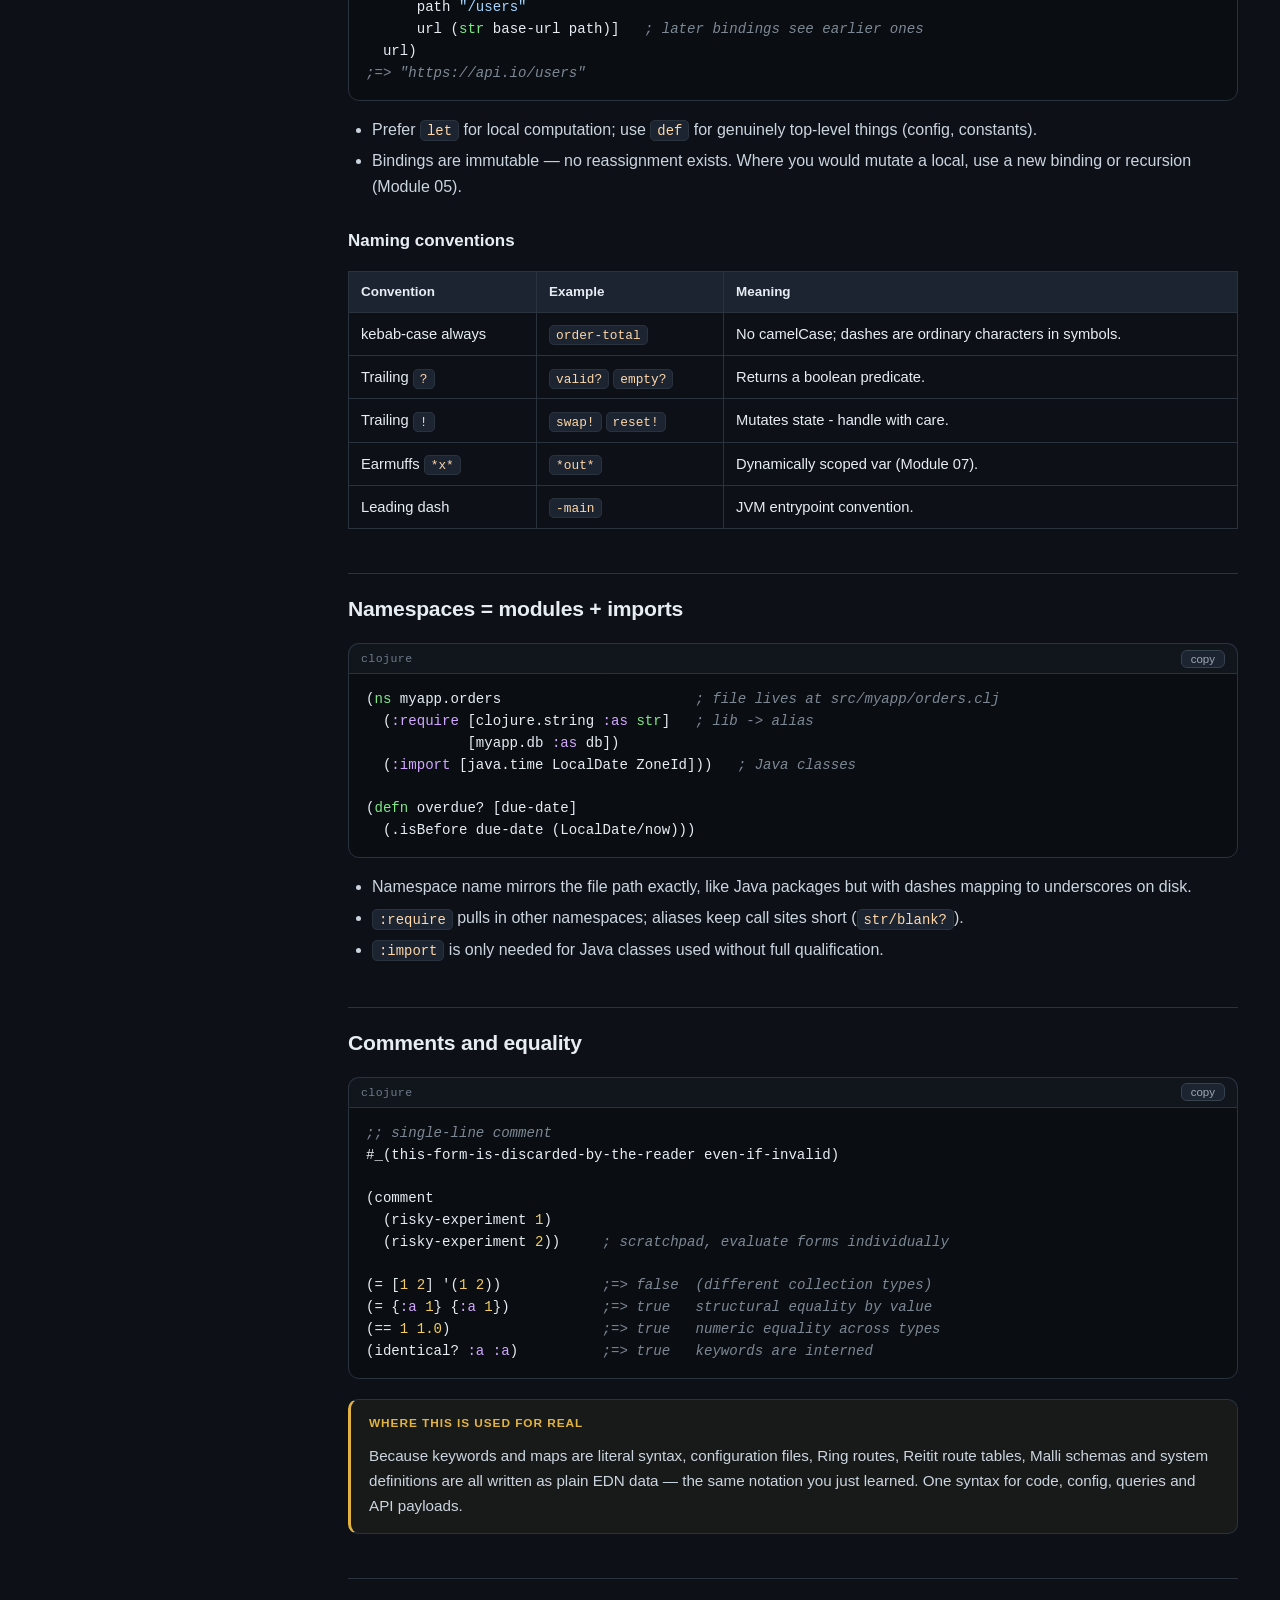
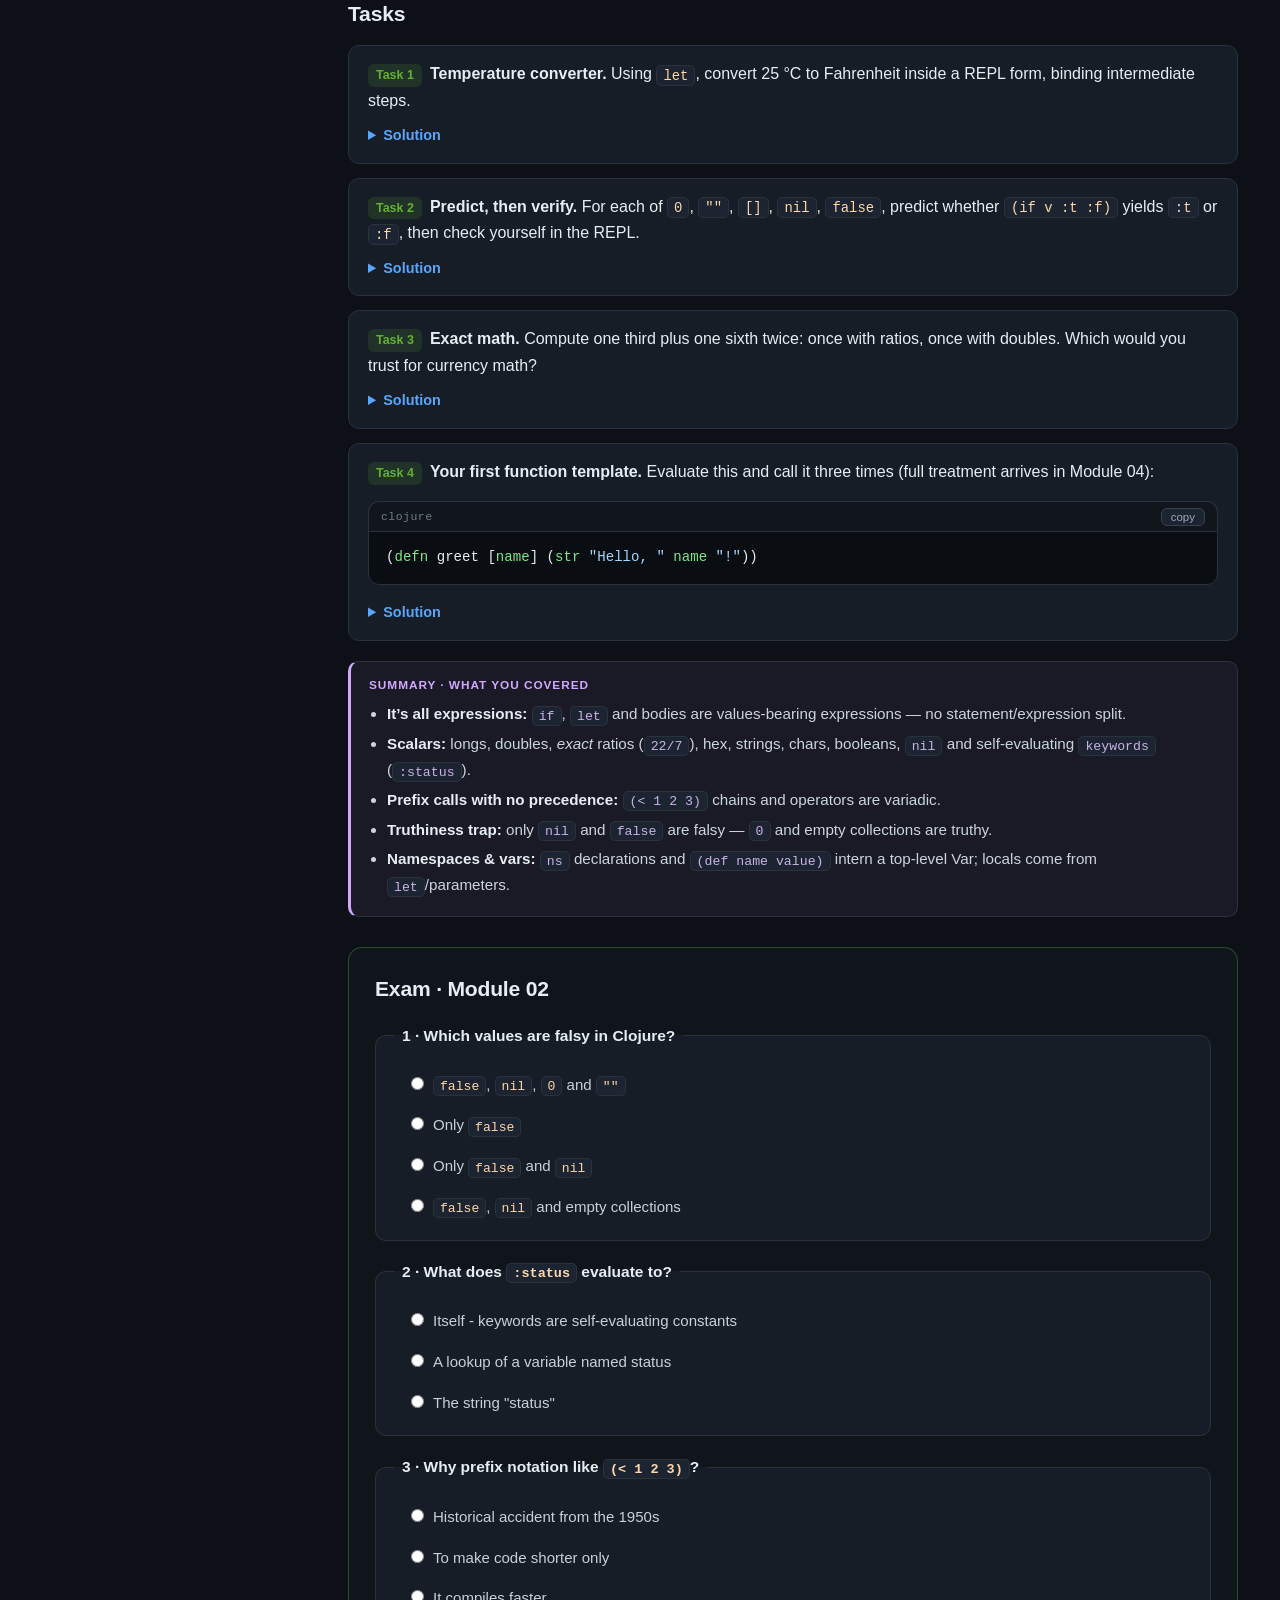
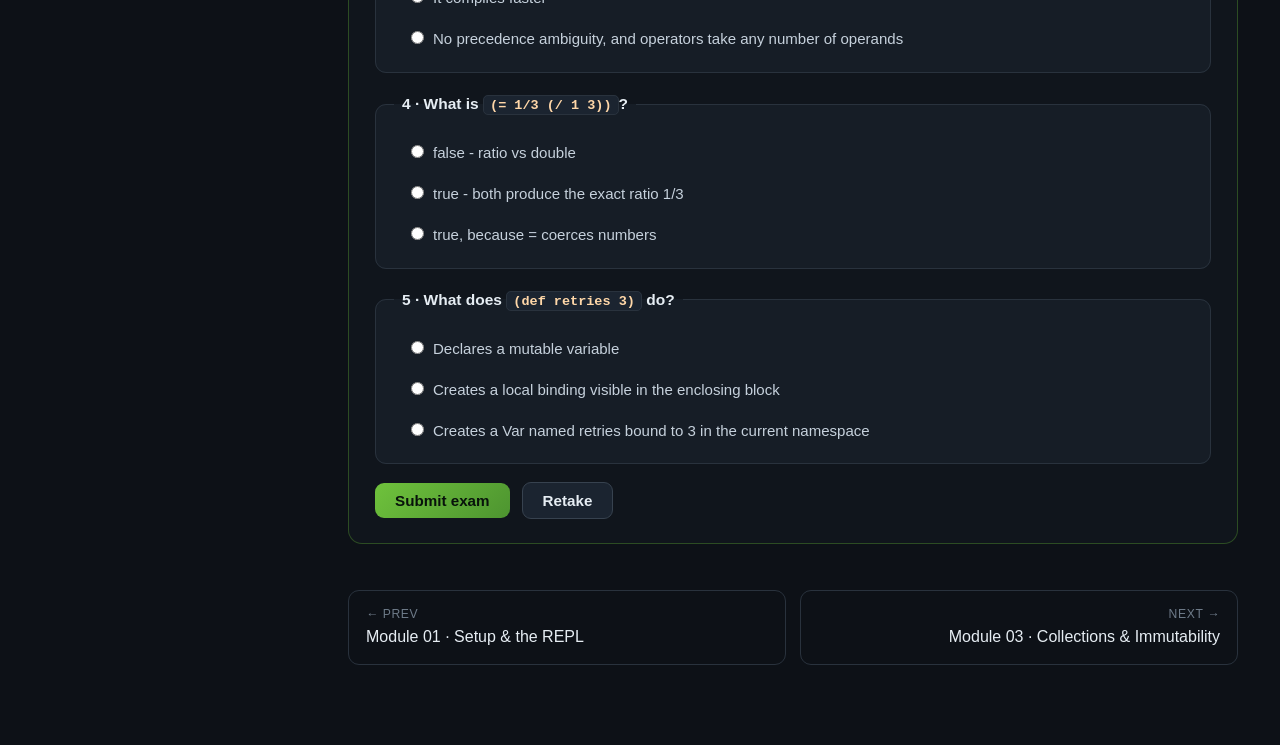
==== commit d6364920: "add more interactive resources" ====
--- a/m02-syntax-essentials.html
+++ b/m02-syntax-essentials.html
@@ -36,6 +36,30 @@
       </ul>
     </div>
 
+    <figure class="figure">
+      <div class="fig-head"><span class="fig-chip">Visual overview</span><span class="fig-title">Every form evaluates to a single value</span></div>
+      <svg viewBox="0 0 640 200" role="img" aria-label="Form to value evaluation">
+        <text x="0" y="16" fill="#63b132" font-family="monospace" font-size="12" font-weight="700">EVALUATION : FORM &rarr; VALUE</text>
+        <text x="150" y="40" text-anchor="middle" fill="#58a6ff" font-family="monospace" font-size="12" font-weight="700">FORM</text>
+        <text x="485" y="40" text-anchor="middle" fill="#7ee787" font-family="monospace" font-size="12" font-weight="700">VALUE</text>
+        <line x1="280" y1="38" x2="410" y2="38" stroke="#9aa7b4" stroke-width="1" stroke-dasharray="4 3"/>
+        <text x="150" y="66" text-anchor="middle" fill="#58a6ff" font-family="monospace" font-size="13">42</text>
+        <text x="485" y="66" text-anchor="middle" fill="#7ee787" font-family="monospace" font-size="13">42</text>
+        <line x1="280" y1="64" x2="410" y2="64" stroke="#29323d" stroke-width="1" stroke-dasharray="3 3"/>
+        <text x="150" y="98" text-anchor="middle" fill="#58a6ff" font-family="monospace" font-size="13">:status</text>
+        <text x="485" y="98" text-anchor="middle" fill="#7ee787" font-family="monospace" font-size="13">:status</text>
+        <line x1="280" y1="96" x2="410" y2="96" stroke="#29323d" stroke-width="1" stroke-dasharray="3 3"/>
+        <text x="150" y="130" text-anchor="middle" fill="#58a6ff" font-family="monospace" font-size="13">(+ 1 2 3)</text>
+        <text x="485" y="130" text-anchor="middle" fill="#7ee787" font-family="monospace" font-size="13">3</text>
+        <line x1="280" y1="128" x2="410" y2="128" stroke="#29323d" stroke-width="1" stroke-dasharray="3 3"/>
+        <text x="150" y="162" text-anchor="middle" fill="#58a6ff" font-family="monospace" font-size="13">(&lt; 1 2 3)</text>
+        <text x="485" y="162" text-anchor="middle" fill="#7ee787" font-family="monospace" font-size="13">true</text>
+        <line x1="280" y1="160" x2="410" y2="160" stroke="#29323d" stroke-width="1" stroke-dasharray="3 3"/>
+        <text x="320" y="190" text-anchor="middle" fill="#9aa7b4" font-family="monospace" font-size="11">atoms, keywords &amp; symbols self-evaluate; a list (f a b) means &ldquo;call f with a and b&rdquo;</text>
+      </svg>
+      <figcaption>No statements and no <code>return</code>: <code>if</code>, <code>let</code> and function bodies are all expressions that yield a value.</figcaption>
+    </figure>
+
     <h2>Everything is an expression</h2>
     <p>Java splits the world into statements and expressions. Clojure only has expressions &mdash;
     every form evaluates to a value, including <code>if</code>, <code>let</code> and function bodies:</p>
@@ -211,6 +235,17 @@
       </details>
     </div>
 
+    <div class="box recap">
+      <div class="box-title">Summary &middot; what you covered</div>
+      <ul>
+        <li><strong>It&rsquo;s all expressions:</strong> <code>if</code>, <code>let</code> and bodies are values-bearing expressions &mdash; no statement/expression split.</li>
+        <li><strong>Scalars:</strong> longs, doubles, <em>exact</em> ratios (<code>22/7</code>), hex, strings, chars, booleans, <code>nil</code> and self-evaluating <code>keywords</code> (<code>:status</code>).</li>
+        <li><strong>Prefix calls with no precedence:</strong> <code>(&lt; 1 2 3)</code> chains and operators are variadic.</li>
+        <li><strong>Truthiness trap:</strong> only <code>nil</code> and <code>false</code> are falsy &mdash; <code>0</code> and empty collections are truthy.</li>
+        <li><strong>Namespaces &amp; vars:</strong> <code>ns</code> declarations and <code>(def name value)</code> intern a top-level Var; locals come from <code>let</code>/parameters.</li>
+      </ul>
+    </div>
+
     <section class="exam">
       <h2>Exam &middot; Module 02</h2>
       <form class="quiz" data-quiz="m02">
--- a/styles.css
+++ b/styles.css
@@ -295,6 +295,35 @@
 .box.warn .box-title { color: var(--red); }
 .box.tip      { border-left-color: var(--accent); background: var(--green-soft); }
 .box.tip .box-title { color: var(--accent); }
+.box.recap    { border-left-color: var(--purple); background: rgba(210,168,255,.06); }
+.box.recap .box-title { color: var(--purple); }
+.box.recap ul { margin: 6px 0 0; padding-left: 18px; }
+.box.recap li { margin: 4px 0; }
+.box.recap code { color: #c9b3e8; }
+
+/* ============ Figures (visual overviews) ============ */
+.figure {
+  border: 1px solid var(--border);
+  background: var(--panel);
+  border-radius: 12px;
+  padding: 14px 18px 12px;
+  margin: 22px 0;
+}
+.figure .fig-head { display: flex; align-items: center; gap: 9px; flex-wrap: wrap; margin-bottom: 2px; }
+.figure .fig-chip {
+  font-size: .7rem;
+  font-weight: 800;
+  letter-spacing: .08em;
+  text-transform: uppercase;
+  color: var(--accent2);
+  background: var(--accent2-soft);
+  border: 1px solid rgba(88, 166, 255, .35);
+  padding: 3px 9px;
+  border-radius: 999px;
+}
+.figure .fig-title { font-size: .95rem; font-weight: 700; color: var(--text); }
+.figure svg { width: 100%; height: auto; display: block; margin: 8px 0 2px; }
+.figure figcaption { font-size: .82rem; color: var(--muted); margin-top: 4px; }
 
 /* ============ Tables ============ */
 table {
